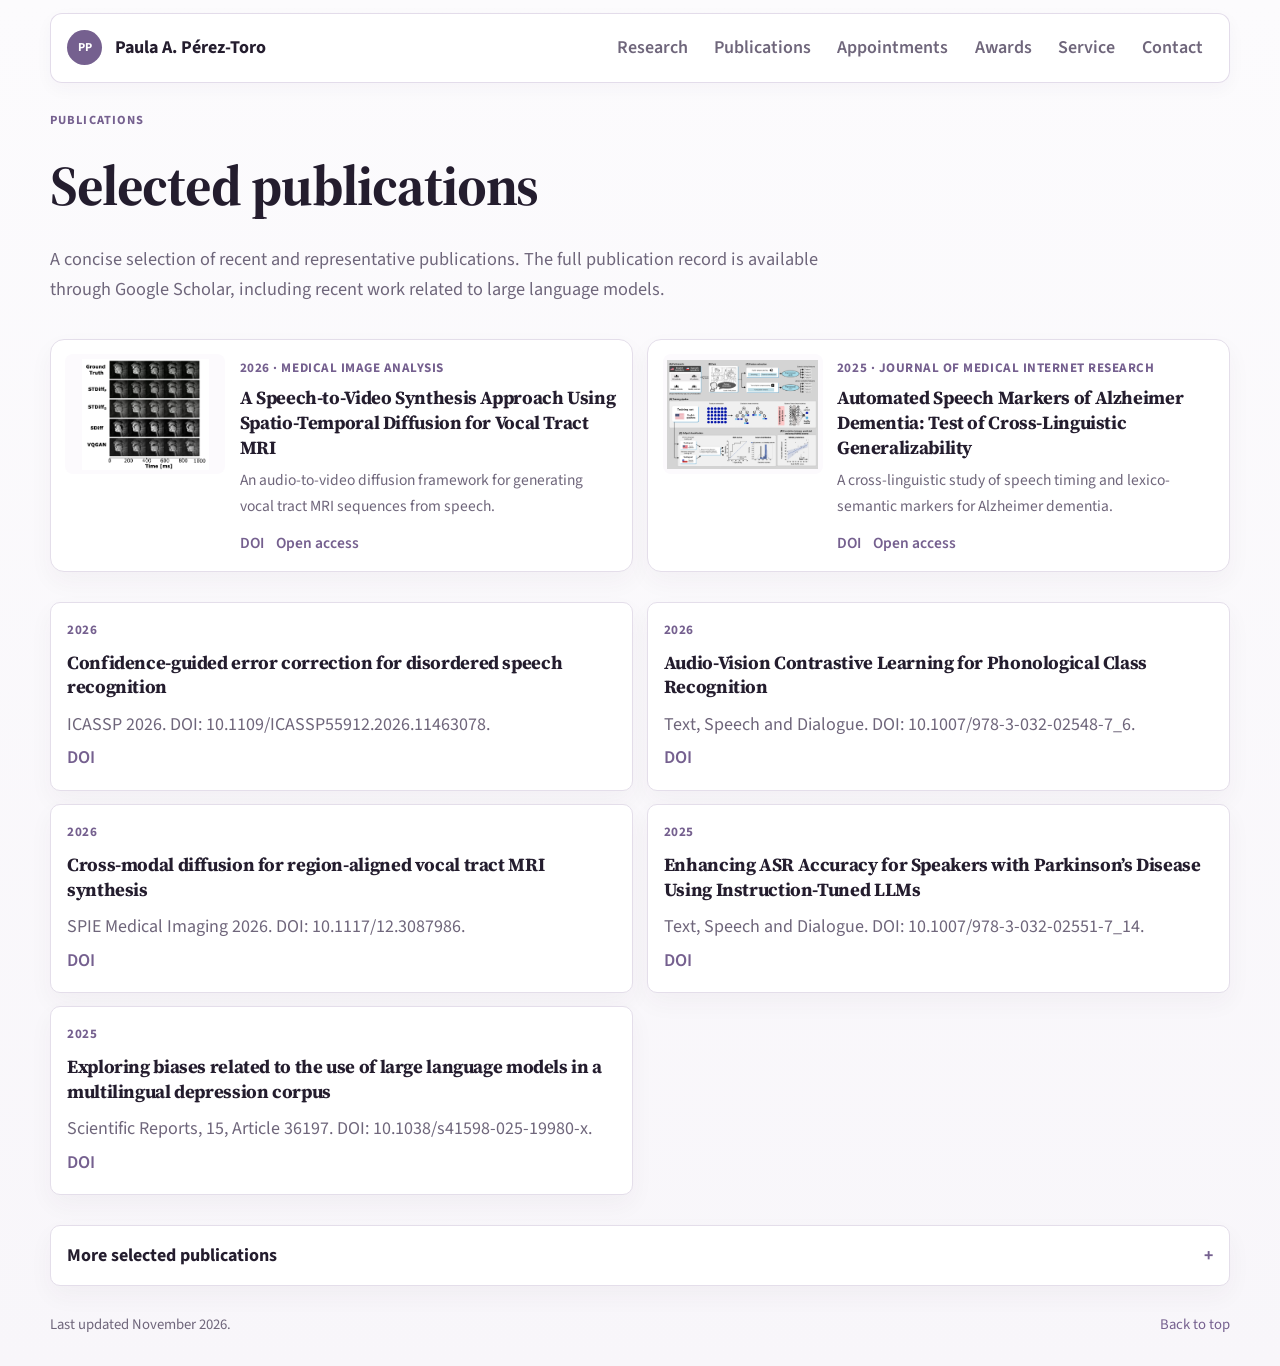
==== publications/index.html @ 23032d69 "Restructure academic site into section pages" ====
<!doctype html>
<html lang="en">
  <head>
    <meta charset="utf-8" />
    <meta name="viewport" content="width=device-width, initial-scale=1" />
    <title>Publications | Dr.-Ing. Paula A. Pérez-Toro</title>
    <meta name="description" content="Selected publications of Dr.-Ing. Paula A. Pérez-Toro." />
    <link rel="stylesheet" href="../styles.css" />
  </head>
  <body>
    <header class="site-header" id="top">
      <a class="brand" href="../" aria-label="Paula A. Pérez-Toro home">
        <span class="brand-mark">PP</span>
        <span>Paula A. Pérez-Toro</span>
      </a>
      <nav class="nav" aria-label="Primary navigation">
        <a href="../research/">Research</a>
        <a href="../publications/">Publications</a>
        <a href="../appointments/">Appointments</a>
        <a href="../awards/">Awards</a>
        <a href="../service/">Service</a>
        <a href="../contact/">Contact</a>
      </nav>
    </header>

    <main class="page-shell page-main">
      <section class="section-page">
        <p class="eyebrow">Publications</p>
        <h1>Selected publications</h1>
        <p class="lead section-lead">
          A concise selection of recent and representative publications. The full publication
          record is available through Google Scholar, including recent work related to large
          language models.
        </p>
        <div class="publication-showcase">
          <article class="showcase-card">
            <a class="gallery-tile" href="https://doi.org/10.1016/j.media.2026.104053">
              <img
                src="../assets/paper-media-2026.png"
                alt="Figure from the Medical Image Analysis paper on speech-to-video synthesis for vocal tract MRI"
              />
            </a>
            <div class="showcase-copy">
              <p class="showcase-meta">2026 · Medical Image Analysis</p>
              <h3>A Speech-to-Video Synthesis Approach Using Spatio-Temporal Diffusion for Vocal Tract MRI</h3>
              <p>An audio-to-video diffusion framework for generating vocal tract MRI sequences from speech.</p>
              <div class="showcase-links">
                <a href="https://doi.org/10.1016/j.media.2026.104053">DOI</a>
                <a href="https://www.sciencedirect.com/science/article/pii/S1361841526001210">Open access</a>
              </div>
            </div>
          </article>
          <article class="showcase-card">
            <a class="gallery-tile" href="https://doi.org/10.2196/74200">
              <img
                src="../assets/paper-alzheimer-study-design.jpg"
                alt="Study design figure for automated speech markers of Alzheimer dementia"
              />
            </a>
            <div class="showcase-copy">
              <p class="showcase-meta">2025 · Journal of Medical Internet Research</p>
              <h3>Automated Speech Markers of Alzheimer Dementia: Test of Cross-Linguistic Generalizability</h3>
              <p>A cross-linguistic study of speech timing and lexico-semantic markers for Alzheimer dementia.</p>
              <div class="showcase-links">
                <a href="https://doi.org/10.2196/74200">DOI</a>
                <a href="https://pmc.ncbi.nlm.nih.gov/articles/PMC12572752/">Open access</a>
              </div>
            </div>
          </article>
        </div>
        <div class="publication-list compact-grid">
          <article>
            <time>2026</time>
            <h3>Confidence-guided error correction for disordered speech recognition</h3>
            <p>ICASSP 2026. DOI: 10.1109/ICASSP55912.2026.11463078.</p>
            <a href="https://doi.org/10.1109/ICASSP55912.2026.11463078">DOI</a>
          </article>
          <article>
            <time>2026</time>
            <h3>Audio-Vision Contrastive Learning for Phonological Class Recognition</h3>
            <p>Text, Speech and Dialogue. DOI: 10.1007/978-3-032-02548-7_6.</p>
            <a href="https://doi.org/10.1007/978-3-032-02548-7_6">DOI</a>
          </article>
          <article>
            <time>2026</time>
            <h3>Cross-modal diffusion for region-aligned vocal tract MRI synthesis</h3>
            <p>SPIE Medical Imaging 2026. DOI: 10.1117/12.3087986.</p>
            <a href="https://doi.org/10.1117/12.3087986">DOI</a>
          </article>
          <article>
            <time>2025</time>
            <h3>Enhancing ASR Accuracy for Speakers with Parkinson’s Disease Using Instruction-Tuned LLMs</h3>
            <p>Text, Speech and Dialogue. DOI: 10.1007/978-3-032-02551-7_14.</p>
            <a href="https://doi.org/10.1007/978-3-032-02551-7_14">DOI</a>
          </article>
          <article>
            <time>2025</time>
            <h3>Exploring biases related to the use of large language models in a multilingual depression corpus</h3>
            <p>Scientific Reports, 15, Article 36197. DOI: 10.1038/s41598-025-19980-x.</p>
            <a href="https://doi.org/10.1038/s41598-025-19980-x">DOI</a>
          </article>
        </div>
        <details class="details-panel">
          <summary>More selected publications</summary>
          <div class="details-content publication-list compact-list">
            <article>
              <time>2025</time>
              <h3>kidsNARRATE: a versatile corpus for studying Chinese-English bilingual L2 narrative skills in preschoolers</h3>
              <p>Language Resources and Evaluation, 59, 3117-3138. DOI: 10.1007/s10579-025-09851-2.</p>
              <a href="https://doi.org/10.1007/s10579-025-09851-2">DOI</a>
            </article>
            <article>
              <time>2024</time>
              <h3>Multilingual Speech and Language Analysis for the Assessment of Mild Cognitive Impairment</h3>
              <p>Interspeech 2024. DOI: 10.21437/Interspeech.2024-2115.</p>
              <a href="https://doi.org/10.21437/Interspeech.2024-2115">DOI</a>
            </article>
            <article>
              <time>2023</time>
              <h3>Automatic Assessment of Alzheimer's across Three Languages Using Speech and Language Features</h3>
              <p>Interspeech 2023. DOI: 10.21437/Interspeech.2023-2079.</p>
              <a href="https://doi.org/10.21437/Interspeech.2023-2079">DOI</a>
            </article>
          </div>
        </details>
      </section>
    </main>

    <footer class="site-footer">
      <p>Last updated November 2026.</p>
      <a href="#top">Back to top</a>
    </footer>
  </body>
</html>
---- styles.css ----
@import url("https://fonts.googleapis.com/css2?family=Source+Serif+4:wght@600;700&family=Source+Sans+3:wght@400;500;600;700&display=swap");

:root {
  --bg: #f8f6fa;
  --surface: #ffffff;
  --surface-soft: #fcfafd;
  --ink: #241d2e;
  --muted: #6f667b;
  --line: #e4deea;
  --accent: #75608f;
  --accent-dark: #604a79;
  --accent-soft: #f3eef8;
  --shadow: 0 10px 24px rgba(58, 40, 78, 0.045);
  --radius-lg: 14px;
  --radius-md: 10px;
  --radius-sm: 8px;
  --content-width: 1180px;
}

* {
  box-sizing: border-box;
}

html {
  scroll-behavior: smooth;
}

body {
  margin: 0;
  background: linear-gradient(180deg, #fcfbfd 0%, var(--bg) 100%);
  color: var(--ink);
  font-family: "Source Sans 3", ui-sans-serif, system-ui, sans-serif;
  font-size: 18px;
  line-height: 1.68;
}

img {
  display: block;
  max-width: 100%;
}

a {
  color: var(--accent);
  text-decoration: none;
}

a:hover {
  color: var(--accent-dark);
  text-decoration: underline;
  text-underline-offset: 0.16em;
}

h1,
h2,
h3,
p {
  margin-top: 0;
}

h1,
h2,
h3 {
  font-family: "Source Serif 4", Georgia, serif;
  letter-spacing: -0.02em;
}

h1 {
  margin-bottom: 0.85rem;
  font-size: clamp(2.85rem, 4.4vw, 4.2rem);
  line-height: 1.02;
}

h2 {
  margin-bottom: 0.75rem;
  font-size: clamp(1.9rem, 2.6vw, 2.55rem);
  line-height: 1.08;
}

h3 {
  margin-bottom: 0.4rem;
  font-size: 1.16rem;
  line-height: 1.34;
}

.page-shell {
  width: min(calc(100% - 2rem), var(--content-width));
  margin: 0 auto;
}

.page-main {
  padding-bottom: 1.5rem;
}

.site-header {
  position: sticky;
  top: 0;
  z-index: 20;
  display: flex;
  align-items: center;
  justify-content: space-between;
  gap: 1rem;
  width: min(calc(100% - 2rem), var(--content-width));
  margin: 0.8rem auto 0;
  padding: 0.8rem 1rem;
  border: 1px solid rgba(227, 220, 234, 0.98);
  border-radius: 12px;
  background: rgba(255, 255, 255, 0.96);
  backdrop-filter: blur(10px);
  box-shadow: 0 6px 18px rgba(58, 40, 78, 0.035);
}

.brand {
  display: inline-flex;
  align-items: center;
  gap: 0.8rem;
  color: var(--ink);
  font-weight: 700;
}

.brand:hover {
  text-decoration: none;
}

.brand-mark {
  display: grid;
  width: 2.2rem;
  height: 2.2rem;
  place-items: center;
  border-radius: 999px;
  background: var(--accent);
  color: #fff;
  font-size: 0.76rem;
  font-weight: 700;
}

.nav {
  display: flex;
  flex-wrap: wrap;
  gap: 0.35rem;
}

.nav a {
  padding: 0.38rem 0.65rem;
  border-radius: 6px;
  color: var(--muted);
  font-weight: 600;
}

.nav a:hover {
  background: #f6f2fa;
  color: var(--accent-dark);
  text-decoration: none;
}

.hero {
  display: grid;
  grid-template-columns: minmax(0, 1.15fr) minmax(18rem, 0.85fr);
  gap: 1.6rem;
  align-items: center;
  padding: 2.2rem 0 1.9rem;
}

.hero-copy,
.portrait,
.research-grid article,
.showcase-card,
.publication-list article,
.timeline article,
.details-panel,
.contact,
.contact-card a {
  border: 1px solid var(--line);
  background: var(--surface);
  box-shadow: var(--shadow);
}

.hero-copy {
  padding: clamp(1.4rem, 2.3vw, 2rem);
  border-radius: var(--radius-lg);
}

.eyebrow {
  margin: 0 0 0.6rem;
  color: var(--accent);
  font-size: 0.78rem;
  font-weight: 700;
  letter-spacing: 0.09em;
  text-transform: uppercase;
}

.lead {
  max-width: 42rem;
  color: var(--muted);
  font-size: 1.14rem;
}

.hero-highlights,
.plain-list {
  margin: 1.2rem 0 0;
  padding-left: 1.2rem;
}

.hero-highlights li,
.plain-list li {
  margin-bottom: 0.35rem;
}

.hero-actions,
.contact-card {
  display: flex;
  flex-wrap: wrap;
  gap: 0.75rem;
}

.hero-actions {
  margin-top: 1.15rem;
}

.button {
  display: inline-flex;
  align-items: center;
  justify-content: center;
  min-height: 2.7rem;
  padding: 0.68rem 0.9rem;
  border: 1px solid var(--line);
  border-radius: 7px;
  background: var(--surface-soft);
  color: var(--ink);
  font-weight: 600;
  box-shadow: none;
}

.button:hover {
  text-decoration: none;
  border-color: #d4c7e0;
  background: #f6f1fa;
}

.button.primary {
  border-color: var(--accent);
  background: var(--accent);
  color: #fff;
}

.button.primary:hover {
  background: var(--accent-dark);
  color: #fff;
}

.portrait {
  margin: 0;
  padding: 0.8rem;
  border-radius: var(--radius-lg);
}

.portrait img {
  aspect-ratio: 4 / 5;
  object-fit: cover;
  object-position: center;
  border-radius: calc(var(--radius-lg) - 6px);
}

.portrait figcaption {
  margin-top: 0.75rem;
  color: var(--muted);
  font-size: 0.92rem;
}

.section {
  padding: 1.35rem 0 0;
}

.section-separated {
  margin-top: 1.45rem;
  padding-top: 1.6rem;
  border-top: 1px solid var(--line);
}

.section-page {
  display: grid;
  gap: 1rem;
  padding: 1.7rem 0 0;
}

.section-heading {
  max-width: 36rem;
  margin-bottom: 0.8rem;
}

.section-heading p:last-child {
  margin-bottom: 0;
}

.section-body {
  max-width: 56rem;
  padding: 0 1.15rem 1.15rem;
}

.section-body.contact {
  max-width: none;
}

.body-copy {
  font-size: 1.06rem;
}

.section-lead {
  max-width: 48rem;
}

.research-grid,
.publication-list,
.split-content,
.overview-grid {
  display: grid;
  grid-template-columns: repeat(2, minmax(0, 1fr));
  gap: 1rem;
}

.overview-card {
  display: block;
  padding: 1rem;
  border: 1px solid var(--line);
  border-radius: var(--radius-md);
  background: var(--surface);
  box-shadow: var(--shadow);
  color: var(--ink);
}

.overview-card:hover {
  text-decoration: none;
  border-color: #d4c7e0;
  background: var(--surface-soft);
}

.overview-card p {
  margin-bottom: 0;
  color: var(--muted);
}

.compact-grid {
  gap: 0.85rem;
}

.research-grid {
  margin-top: 1.2rem;
}

.research-grid article,
.publication-list article,
.timeline article,
.info-card {
  padding: 1rem;
  border-radius: var(--radius-md);
}

.research-grid p,
.publication-list p,
.timeline p,
.info-card p {
  margin-bottom: 0;
  color: var(--muted);
}

.publication-showcase {
  display: grid;
  grid-template-columns: repeat(2, minmax(0, 1fr));
  gap: 0.9rem;
  margin-bottom: 0.9rem;
}

.showcase-card {
  display: grid;
  grid-template-columns: 10rem minmax(0, 1fr);
  gap: 0.9rem;
  align-items: start;
  padding: 0.9rem;
  border-radius: var(--radius-lg);
}

.gallery-tile {
  overflow: hidden;
  border-radius: var(--radius-sm);
  background: var(--surface-soft);
}

.gallery-tile:hover {
  text-decoration: none;
}

.gallery-tile img {
  width: 100%;
  aspect-ratio: 4 / 3;
  object-fit: contain;
  padding: 0.3rem;
}

.showcase-meta,
.timeline span,
.publication-list time {
  display: inline-block;
  margin-bottom: 0.4rem;
  color: var(--accent);
  font-size: 0.82rem;
  font-weight: 700;
  text-transform: uppercase;
  letter-spacing: 0.04em;
}

.showcase-copy {
  font-size: 0.97rem;
}

.showcase-copy p:last-of-type {
  margin-bottom: 0;
  color: var(--muted);
}

.showcase-links {
  display: flex;
  flex-wrap: wrap;
  gap: 0.75rem;
  margin-top: 0.7rem;
}

.showcase-links a,
.publication-list a {
  font-weight: 600;
}

.publication-list article {
  display: grid;
  gap: 0.2rem;
}

.details-panel {
  margin-top: 0.9rem;
  border-radius: var(--radius-md);
  overflow: hidden;
}

.details-panel summary {
  cursor: pointer;
  list-style: none;
  padding: 0.9rem 1rem;
  font-weight: 700;
}

.details-panel summary::-webkit-details-marker {
  display: none;
}

.details-panel summary::after {
  content: "+";
  float: right;
  color: var(--accent);
  font-size: 1.1rem;
}

.details-panel[open] summary::after {
  content: "−";
}

.details-content {
  padding: 0 1rem 1rem;
  border-top: 1px solid var(--line);
  background: var(--surface-soft);
}

.compact-list {
  padding-top: 1rem;
}

.stack {
  display: grid;
  gap: 1rem;
}

.timeline {
  display: grid;
  gap: 1rem;
}

.timeline article {
  border-left: 4px solid var(--accent);
}

.compact-timeline {
  gap: 0.85rem;
}

.info-card {
  border: 1px solid var(--line);
  background: #fff;
}

.section-card {
  box-shadow: var(--shadow);
  border-radius: var(--radius-md);
}

.plain-list {
  margin-bottom: 0;
}

.plain-list li + li {
  margin-top: 0.45rem;
}

.contact {
  display: grid;
  grid-template-columns: minmax(0, 1fr) minmax(19rem, 0.95fr);
  gap: 1.2rem;
  align-items: start;
  padding: 1.15rem;
  border-radius: var(--radius-lg);
  margin-bottom: 2rem;
}

.contact-card {
  align-content: start;
}

.contact-card a {
  width: 100%;
  padding: 0.82rem 0.9rem;
  border-radius: var(--radius-sm);
  color: var(--ink);
  font-weight: 600;
}

.contact-card a:hover {
  text-decoration: none;
  border-color: #d4c7e0;
  background: var(--surface-soft);
}

.site-footer {
  display: flex;
  justify-content: space-between;
  gap: 1rem;
  width: min(calc(100% - 2rem), var(--content-width));
  margin: 0 auto 1rem;
  padding: 0.15rem 0 0.8rem;
  color: var(--muted);
  font-size: 0.92rem;
}

.site-footer p {
  margin-bottom: 0;
}

@media (max-width: 980px) {
  .hero,
  .publication-showcase,
  .showcase-card,
  .contact,
  .split-content {
    grid-template-columns: 1fr;
  }

  .research-grid,
  .publication-list,
  .overview-grid {
    grid-template-columns: 1fr;
  }

  .portrait img {
    aspect-ratio: 5 / 4;
  }
}

@media (max-width: 700px) {
  body {
    font-size: 17px;
  }

  .site-header,
  .site-footer {
    width: calc(100% - 1rem);
  }

  .site-header {
    flex-direction: column;
    align-items: flex-start;
    margin-top: 0.5rem;
  }

  .page-shell {
    width: calc(100% - 1rem);
  }

  .hero {
    padding-top: 1.25rem;
  }

  .button {
    width: 100%;
  }
}
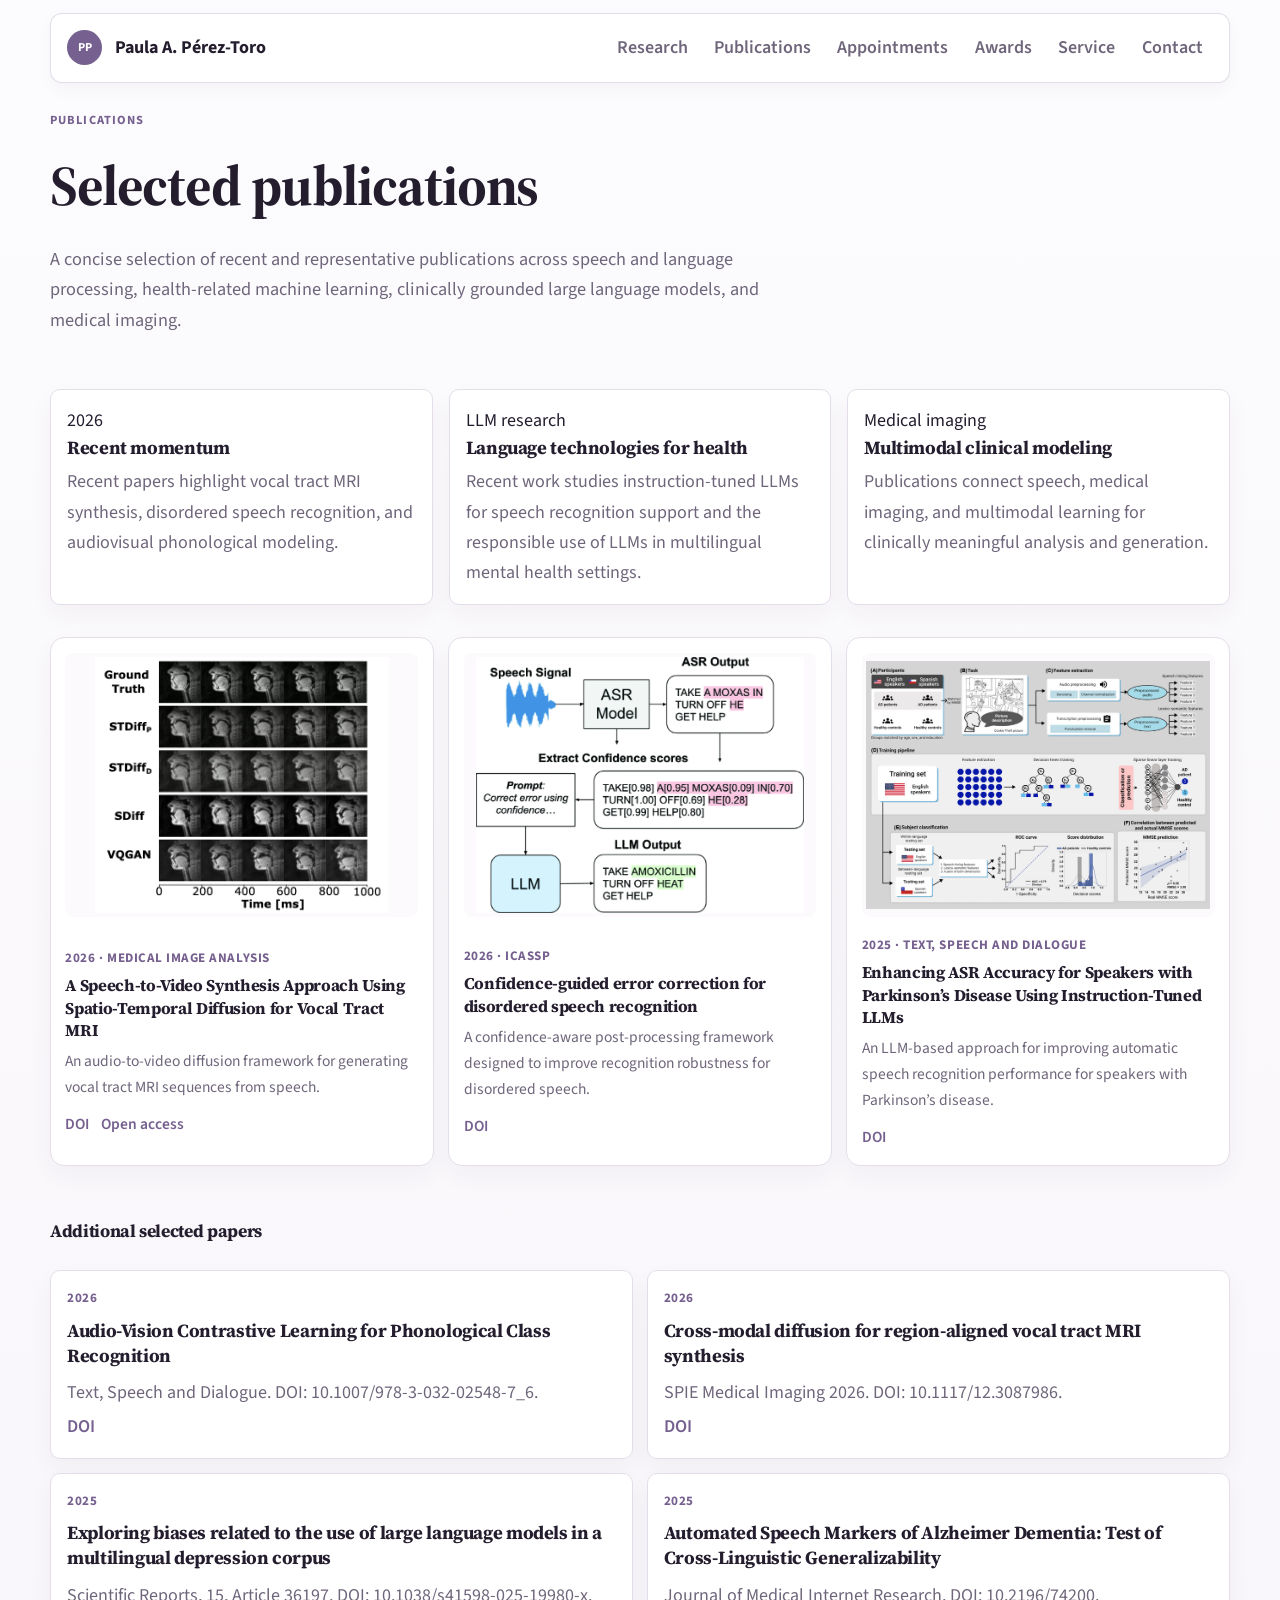
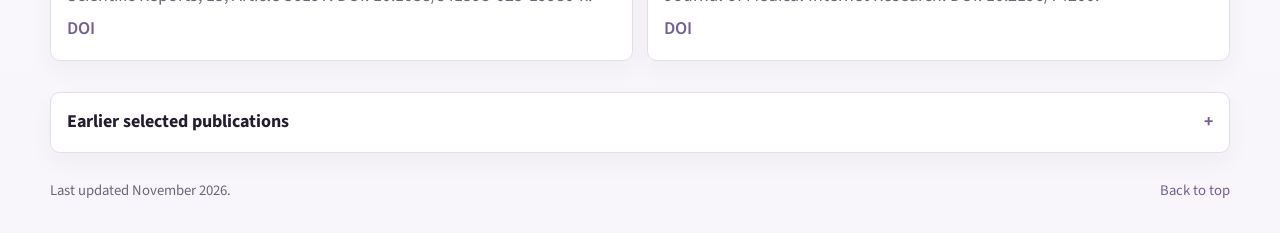
==== commit b0cd9181: "Polish publications highlights" ====
--- a/publications/index.html
+++ b/publications/index.html
@@ -28,10 +28,36 @@
         <p class="eyebrow">Publications</p>
         <h1>Selected publications</h1>
         <p class="lead section-lead">
-          A concise selection of recent and representative publications. The full publication
-          record is available through Google Scholar, including recent work related to large
-          language models.
+          A concise selection of recent and representative publications across speech and
+          language processing, health-related machine learning, clinically grounded large
+          language models, and medical imaging.
         </p>
+        <div class="publication-intro">
+          <article class="info-card">
+            <time>2026</time>
+            <h3>Recent momentum</h3>
+            <p>
+              Recent papers highlight vocal tract MRI synthesis, disordered speech recognition,
+              and audiovisual phonological modeling.
+            </p>
+          </article>
+          <article class="info-card">
+            <time>LLM research</time>
+            <h3>Language technologies for health</h3>
+            <p>
+              Recent work studies instruction-tuned LLMs for speech recognition support and the
+              responsible use of LLMs in multilingual mental health settings.
+            </p>
+          </article>
+          <article class="info-card">
+            <time>Medical imaging</time>
+            <h3>Multimodal clinical modeling</h3>
+            <p>
+              Publications connect speech, medical imaging, and multimodal learning for
+              clinically meaningful analysis and generation.
+            </p>
+          </article>
+        </div>
         <div class="publication-showcase">
           <article class="showcase-card">
             <a class="gallery-tile" href="https://doi.org/10.1016/j.media.2026.104053">
@@ -51,30 +77,46 @@
             </div>
           </article>
           <article class="showcase-card">
-            <a class="gallery-tile" href="https://doi.org/10.2196/74200">
+            <a class="gallery-tile" href="https://doi.org/10.1109/ICASSP55912.2026.11463078">
               <img
-                src="../assets/paper-alzheimer-study-design.jpg"
-                alt="Study design figure for automated speech markers of Alzheimer dementia"
+                src="../assets/paper-confidence-guided-error-correction.png"
+                alt="Figure from the paper on confidence-guided error correction for disordered speech recognition"
               />
             </a>
             <div class="showcase-copy">
-              <p class="showcase-meta">2025 · Journal of Medical Internet Research</p>
-              <h3>Automated Speech Markers of Alzheimer Dementia: Test of Cross-Linguistic Generalizability</h3>
-              <p>A cross-linguistic study of speech timing and lexico-semantic markers for Alzheimer dementia.</p>
+              <p class="showcase-meta">2026 · ICASSP</p>
+              <h3>Confidence-guided error correction for disordered speech recognition</h3>
+              <p>
+                A confidence-aware post-processing framework designed to improve recognition
+                robustness for disordered speech.
+              </p>
               <div class="showcase-links">
-                <a href="https://doi.org/10.2196/74200">DOI</a>
-                <a href="https://pmc.ncbi.nlm.nih.gov/articles/PMC12572752/">Open access</a>
+                <a href="https://doi.org/10.1109/ICASSP55912.2026.11463078">DOI</a>
+              </div>
+            </div>
+          </article>
+          <article class="showcase-card">
+            <a class="gallery-tile" href="https://doi.org/10.1007/978-3-032-02551-7_14">
+              <img
+                src="../assets/paper-alzheimer-study-design.jpg"
+                alt="Study design figure accompanying health-related speech and language analysis research"
+              />
+            </a>
+            <div class="showcase-copy">
+              <p class="showcase-meta">2025 · Text, Speech and Dialogue</p>
+              <h3>Enhancing ASR Accuracy for Speakers with Parkinson’s Disease Using Instruction-Tuned LLMs</h3>
+              <p>
+                An LLM-based approach for improving automatic speech recognition performance for
+                speakers with Parkinson&rsquo;s disease.
+              </p>
+              <div class="showcase-links">
+                <a href="https://doi.org/10.1007/978-3-032-02551-7_14">DOI</a>
               </div>
             </div>
           </article>
         </div>
+        <h2 class="subsection-title">Additional selected papers</h2>
         <div class="publication-list compact-grid">
-          <article>
-            <time>2026</time>
-            <h3>Confidence-guided error correction for disordered speech recognition</h3>
-            <p>ICASSP 2026. DOI: 10.1109/ICASSP55912.2026.11463078.</p>
-            <a href="https://doi.org/10.1109/ICASSP55912.2026.11463078">DOI</a>
-          </article>
           <article>
             <time>2026</time>
             <h3>Audio-Vision Contrastive Learning for Phonological Class Recognition</h3>
@@ -89,19 +131,19 @@
           </article>
           <article>
             <time>2025</time>
-            <h3>Enhancing ASR Accuracy for Speakers with Parkinson’s Disease Using Instruction-Tuned LLMs</h3>
-            <p>Text, Speech and Dialogue. DOI: 10.1007/978-3-032-02551-7_14.</p>
-            <a href="https://doi.org/10.1007/978-3-032-02551-7_14">DOI</a>
-          </article>
-          <article>
-            <time>2025</time>
             <h3>Exploring biases related to the use of large language models in a multilingual depression corpus</h3>
             <p>Scientific Reports, 15, Article 36197. DOI: 10.1038/s41598-025-19980-x.</p>
             <a href="https://doi.org/10.1038/s41598-025-19980-x">DOI</a>
           </article>
+          <article>
+            <time>2025</time>
+            <h3>Automated Speech Markers of Alzheimer Dementia: Test of Cross-Linguistic Generalizability</h3>
+            <p>Journal of Medical Internet Research. DOI: 10.2196/74200.</p>
+            <a href="https://doi.org/10.2196/74200">DOI</a>
+          </article>
         </div>
         <details class="details-panel">
-          <summary>More selected publications</summary>
+          <summary>Earlier selected publications</summary>
           <div class="details-content publication-list compact-list">
             <article>
               <time>2025</time>
--- a/styles.css
+++ b/styles.css
@@ -311,7 +311,8 @@
 .research-grid,
 .publication-list,
 .split-content,
-.overview-grid {
+.overview-grid,
+.publication-intro {
   display: grid;
   grid-template-columns: repeat(2, minmax(0, 1fr));
   gap: 1rem;
@@ -364,15 +365,29 @@
 
 .publication-showcase {
   display: grid;
-  grid-template-columns: repeat(2, minmax(0, 1fr));
+  grid-template-columns: repeat(3, minmax(0, 1fr));
   gap: 0.9rem;
   margin-bottom: 0.9rem;
 }
 
+.publication-intro {
+  grid-template-columns: repeat(3, minmax(0, 1fr));
+  margin: 1.2rem 0 1rem;
+}
+
+.publication-intro .info-card {
+  box-shadow: var(--shadow);
+}
+
+.subsection-title {
+  margin: 1.6rem 0 0.85rem;
+  font-size: 1.1rem;
+}
+
 .showcase-card {
   display: grid;
-  grid-template-columns: 10rem minmax(0, 1fr);
-  gap: 0.9rem;
+  grid-template-columns: 1fr;
+  gap: 0.85rem;
   align-items: start;
   padding: 0.9rem;
   border-radius: var(--radius-lg);
@@ -411,6 +426,10 @@
   font-size: 0.97rem;
 }
 
+.showcase-copy h3 {
+  font-size: 1.03rem;
+}
+
 .showcase-copy p:last-of-type {
   margin-bottom: 0;
   color: var(--muted);
@@ -554,6 +573,7 @@
   .hero,
   .publication-showcase,
   .showcase-card,
+  .publication-intro,
   .contact,
   .split-content {
     grid-template-columns: 1fr;
